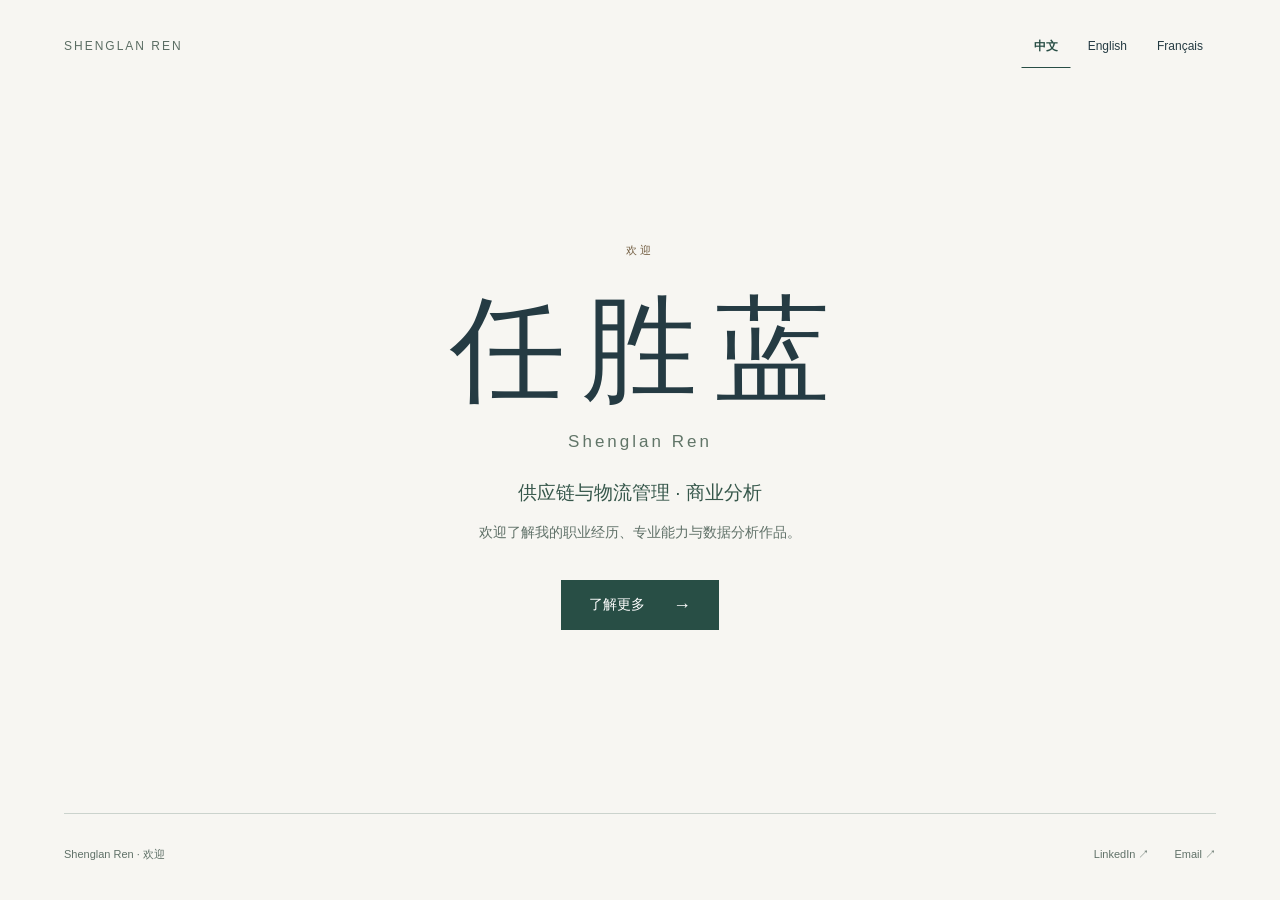
==== profile/index.html @ cc67f69d "Introduce multilingual welcome pages and separate detailed professional profiles" ====
<!doctype html><html lang="zh-CN"><head><meta charset="utf-8"><meta name="viewport" content="width=device-width, initial-scale=1"><meta name="description" content="欢迎了解我的职业经历、专业能力与数据分析作品。"><title>任胜蓝 | 欢迎</title><style>*{box-sizing:border-box}html,body{margin:0;min-height:100%;background:#f7f6f2;color:#253b43}body{font-family:-apple-system,BlinkMacSystemFont,"PingFang SC","Microsoft YaHei",sans-serif;-webkit-font-smoothing:antialiased}.welcome{min-height:100svh;display:grid;grid-template-rows:auto 1fr auto;padding:24px clamp(24px,5vw,76px)}a{color:inherit;text-decoration:none}a:focus-visible{outline:2px solid #8b6e45;outline-offset:6px}.top{display:flex;justify-content:space-between;align-items:center;gap:20px}.wordmark{font-size:12px;letter-spacing:2px;color:#5b6d63}.languages{display:flex;gap:4px}.languages a{display:inline-flex;align-items:center;justify-content:center;min-height:44px;padding:6px 12px;font-size:12px;border:1px solid transparent}.languages a[aria-current="page"]{border-bottom-color:#284e45;color:#284e45;font-weight:600}.languages a:hover{background:#edf0e9}.hero{text-align:center;max-width:1050px;width:100%;margin:auto;padding:64px 0 72px}.eyebrow{font-size:11px;text-transform:uppercase;letter-spacing:3px;color:#756044;margin:0 0 28px}h1{font-size:clamp(56px,9vw,116px);font-weight:450;letter-spacing:-3px;line-height:1.1;margin:0 0 20px}html[lang="zh-CN"] h1{letter-spacing:.15em;padding-left:.15em;font-weight:500}.other{font-size:17px;letter-spacing:3px;color:#617568;margin:0 0 28px}.tag{font-size:clamp(14px,2vw,19px);font-weight:500;margin:0 0 14px;color:#36574b}.description{font-size:14px;line-height:1.8;color:#607168;max-width:560px;margin:0 auto}.enter{display:inline-flex;align-items:center;justify-content:center;gap:28px;min-height:50px;padding:12px 27px;margin-top:35px;background:#284e45;border:1px solid #284e45;color:white;font-size:14px;transition:background .18s}.enter:hover{background:#173c33}.enter span{font-size:18px}.bottom{display:flex;justify-content:space-between;align-items:center;gap:20px;padding-top:18px;border-top:1px solid #cbd3cd;font-size:11px;color:#607168}.bottom a{display:inline-flex;align-items:center;min-height:44px}.socials{display:flex;gap:25px}@media(max-width:600px){.welcome{padding:17px 22px}.top{align-items:flex-start;flex-wrap:wrap;gap:8px}.wordmark{display:none}.languages{margin-left:auto}.hero{padding:54px 0 60px}h1{font-size:clamp(44px,12vw,70px);letter-spacing:-1.5px}.eyebrow{font-size:10px;letter-spacing:2px}.other{font-size:14px}.tag{line-height:1.7}.description{font-size:13px}.bottom{flex-wrap:wrap;gap:2px}.socials{gap:22px}.enter{margin-top:29px}.bottom>span{font-size:10px}}@media(prefers-reduced-motion:reduce){.enter{transition:none}}</style></head><body><div class="welcome"><header class="top"><span class="wordmark">SHENGLAN REN</span><nav class="languages" aria-label="Language"><a href="index.html" lang="zh-CN" hreflang="zh-CN" aria-current="page">中文</a><a href="en.html" lang="en" hreflang="en">English</a><a href="fr.html" lang="fr" hreflang="fr">Français</a></nav></header><main class="hero"><p class="eyebrow">欢迎</p><h1>任胜蓝</h1><p class="other">Shenglan Ren</p><p class="tag">供应链与物流管理 · 商业分析</p><p class="description">欢迎了解我的职业经历、专业能力与数据分析作品。</p><a class="enter" href="about.html">了解更多<span aria-hidden="true">→</span></a></main><footer class="bottom"><span>Shenglan Ren · 欢迎</span><div class="socials"><a href="https://www.linkedin.com/in/renshenglan/" target="_blank" rel="noopener noreferrer">LinkedIn ↗</a><a href="mailto:dulaclyon07@gmail.com">Email ↗</a></div></footer></div></body></html>
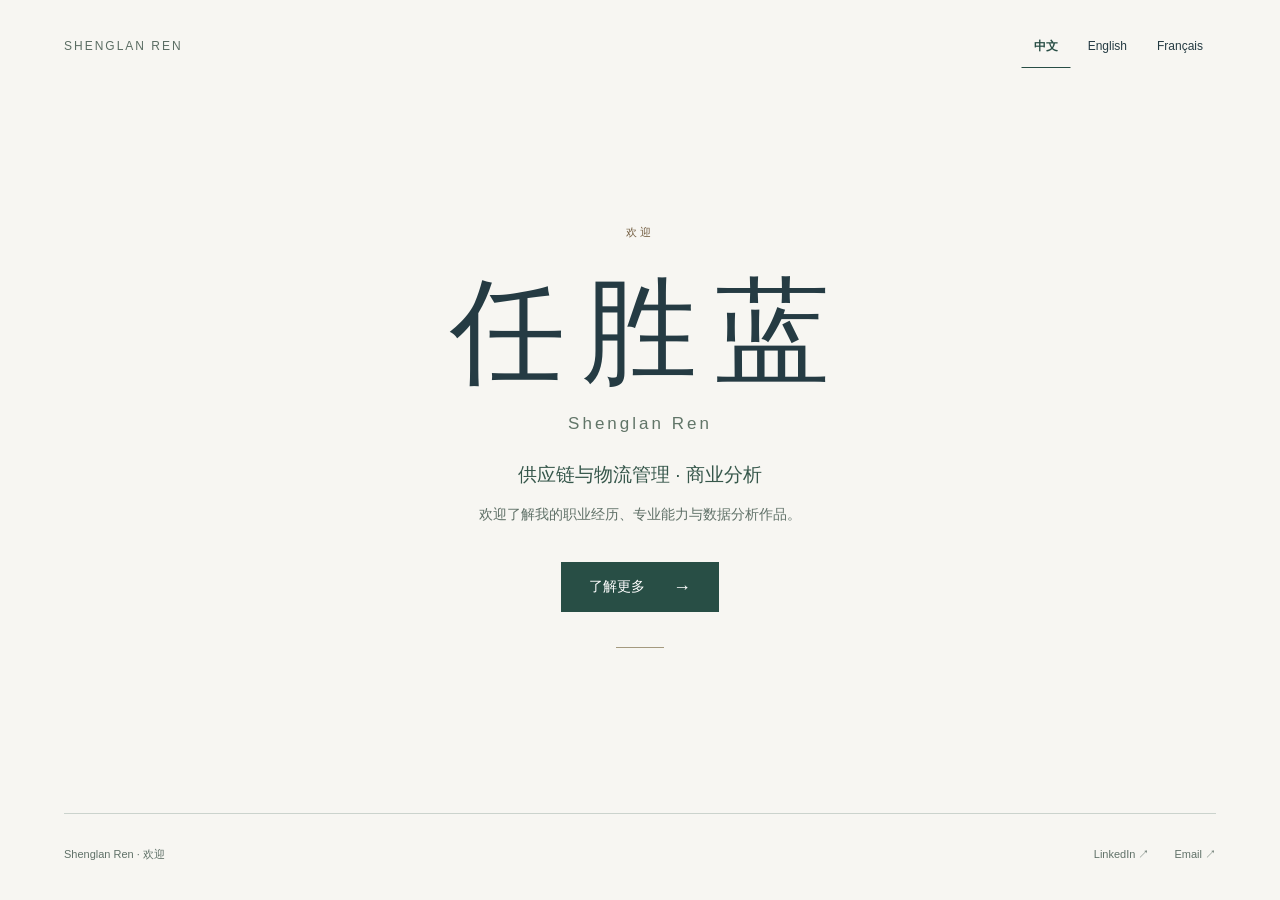
==== commit f0153ab2: "Add refined welcome entrance animations and accessible motion preferences" ====
--- a/profile/index.html
+++ b/profile/index.html
@@ -1 +1,20 @@
-<!doctype html><html lang="zh-CN"><head><meta charset="utf-8"><meta name="viewport" content="width=device-width, initial-scale=1"><meta name="description" content="欢迎了解我的职业经历、专业能力与数据分析作品。"><title>任胜蓝 | 欢迎</title><style>*{box-sizing:border-box}html,body{margin:0;min-height:100%;background:#f7f6f2;color:#253b43}body{font-family:-apple-system,BlinkMacSystemFont,"PingFang SC","Microsoft YaHei",sans-serif;-webkit-font-smoothing:antialiased}.welcome{min-height:100svh;display:grid;grid-template-rows:auto 1fr auto;padding:24px clamp(24px,5vw,76px)}a{color:inherit;text-decoration:none}a:focus-visible{outline:2px solid #8b6e45;outline-offset:6px}.top{display:flex;justify-content:space-between;align-items:center;gap:20px}.wordmark{font-size:12px;letter-spacing:2px;color:#5b6d63}.languages{display:flex;gap:4px}.languages a{display:inline-flex;align-items:center;justify-content:center;min-height:44px;padding:6px 12px;font-size:12px;border:1px solid transparent}.languages a[aria-current="page"]{border-bottom-color:#284e45;color:#284e45;font-weight:600}.languages a:hover{background:#edf0e9}.hero{text-align:center;max-width:1050px;width:100%;margin:auto;padding:64px 0 72px}.eyebrow{font-size:11px;text-transform:uppercase;letter-spacing:3px;color:#756044;margin:0 0 28px}h1{font-size:clamp(56px,9vw,116px);font-weight:450;letter-spacing:-3px;line-height:1.1;margin:0 0 20px}html[lang="zh-CN"] h1{letter-spacing:.15em;padding-left:.15em;font-weight:500}.other{font-size:17px;letter-spacing:3px;color:#617568;margin:0 0 28px}.tag{font-size:clamp(14px,2vw,19px);font-weight:500;margin:0 0 14px;color:#36574b}.description{font-size:14px;line-height:1.8;color:#607168;max-width:560px;margin:0 auto}.enter{display:inline-flex;align-items:center;justify-content:center;gap:28px;min-height:50px;padding:12px 27px;margin-top:35px;background:#284e45;border:1px solid #284e45;color:white;font-size:14px;transition:background .18s}.enter:hover{background:#173c33}.enter span{font-size:18px}.bottom{display:flex;justify-content:space-between;align-items:center;gap:20px;padding-top:18px;border-top:1px solid #cbd3cd;font-size:11px;color:#607168}.bottom a{display:inline-flex;align-items:center;min-height:44px}.socials{display:flex;gap:25px}@media(max-width:600px){.welcome{padding:17px 22px}.top{align-items:flex-start;flex-wrap:wrap;gap:8px}.wordmark{display:none}.languages{margin-left:auto}.hero{padding:54px 0 60px}h1{font-size:clamp(44px,12vw,70px);letter-spacing:-1.5px}.eyebrow{font-size:10px;letter-spacing:2px}.other{font-size:14px}.tag{line-height:1.7}.description{font-size:13px}.bottom{flex-wrap:wrap;gap:2px}.socials{gap:22px}.enter{margin-top:29px}.bottom>span{font-size:10px}}@media(prefers-reduced-motion:reduce){.enter{transition:none}}</style></head><body><div class="welcome"><header class="top"><span class="wordmark">SHENGLAN REN</span><nav class="languages" aria-label="Language"><a href="index.html" lang="zh-CN" hreflang="zh-CN" aria-current="page">中文</a><a href="en.html" lang="en" hreflang="en">English</a><a href="fr.html" lang="fr" hreflang="fr">Français</a></nav></header><main class="hero"><p class="eyebrow">欢迎</p><h1>任胜蓝</h1><p class="other">Shenglan Ren</p><p class="tag">供应链与物流管理 · 商业分析</p><p class="description">欢迎了解我的职业经历、专业能力与数据分析作品。</p><a class="enter" href="about.html">了解更多<span aria-hidden="true">→</span></a></main><footer class="bottom"><span>Shenglan Ren · 欢迎</span><div class="socials"><a href="https://www.linkedin.com/in/renshenglan/" target="_blank" rel="noopener noreferrer">LinkedIn ↗</a><a href="mailto:dulaclyon07@gmail.com">Email ↗</a></div></footer></div></body></html>+<!doctype html><html lang="zh-CN"><head><meta charset="utf-8"><meta name="viewport" content="width=device-width, initial-scale=1"><meta name="description" content="欢迎了解我的职业经历、专业能力与数据分析作品。"><title>任胜蓝 | 欢迎</title><style>*{box-sizing:border-box}html,body{margin:0;min-height:100%;background:#f7f6f2;color:#253b43}body{font-family:-apple-system,BlinkMacSystemFont,"PingFang SC","Microsoft YaHei",sans-serif;-webkit-font-smoothing:antialiased}.welcome{min-height:100svh;display:grid;grid-template-rows:auto 1fr auto;padding:24px clamp(24px,5vw,76px)}a{color:inherit;text-decoration:none}a:focus-visible{outline:2px solid #8b6e45;outline-offset:6px}.top{display:flex;justify-content:space-between;align-items:center;gap:20px}.wordmark{font-size:12px;letter-spacing:2px;color:#5b6d63}.languages{display:flex;gap:4px}.languages a{display:inline-flex;align-items:center;justify-content:center;min-height:44px;padding:6px 12px;font-size:12px;border:1px solid transparent}.languages a[aria-current="page"]{border-bottom-color:#284e45;color:#284e45;font-weight:600}.languages a:hover{background:#edf0e9}.hero{text-align:center;max-width:1050px;width:100%;margin:auto;padding:64px 0 72px}.eyebrow{font-size:11px;text-transform:uppercase;letter-spacing:3px;color:#756044;margin:0 0 28px}h1{font-size:clamp(56px,9vw,116px);font-weight:450;letter-spacing:-3px;line-height:1.1;margin:0 0 20px}html[lang="zh-CN"] h1{letter-spacing:.15em;padding-left:.15em;font-weight:500}.other{font-size:17px;letter-spacing:3px;color:#617568;margin:0 0 28px}.tag{font-size:clamp(14px,2vw,19px);font-weight:500;margin:0 0 14px;color:#36574b}.description{font-size:14px;line-height:1.8;color:#607168;max-width:560px;margin:0 auto}.enter{display:inline-flex;align-items:center;justify-content:center;gap:28px;min-height:50px;padding:12px 27px;margin-top:35px;background:#284e45;border:1px solid #284e45;color:white;font-size:14px;transition:background .18s}.enter:hover{background:#173c33}.enter span{font-size:18px}.bottom{display:flex;justify-content:space-between;align-items:center;gap:20px;padding-top:18px;border-top:1px solid #cbd3cd;font-size:11px;color:#607168}.bottom a{display:inline-flex;align-items:center;min-height:44px}.socials{display:flex;gap:25px}@media(max-width:600px){.welcome{padding:17px 22px}.top{align-items:flex-start;flex-wrap:wrap;gap:8px}.wordmark{display:none}.languages{margin-left:auto}.hero{padding:54px 0 60px}h1{font-size:clamp(44px,12vw,70px);letter-spacing:-1.5px}.eyebrow{font-size:10px;letter-spacing:2px}.other{font-size:14px}.tag{line-height:1.7}.description{font-size:13px}.bottom{flex-wrap:wrap;gap:2px}.socials{gap:22px}.enter{margin-top:29px}.bottom>span{font-size:10px}}@media(prefers-reduced-motion:reduce){.enter{transition:none}}
+/* Welcome motion: finite entrance sequence, subtle interaction */
+@keyframes reveal{from{opacity:0;transform:translateY(16px)}to{opacity:1;transform:translateY(0)}}
+@keyframes nameReveal{from{opacity:0;transform:translateY(22px);filter:blur(5px)}to{opacity:1;transform:translateY(0);filter:blur(0)}}
+@keyframes lineReveal{from{transform:scaleX(0);opacity:0}to{transform:scaleX(1);opacity:1}}
+@media(prefers-reduced-motion:no-preference){
+.top{animation:reveal .7s cubic-bezier(.2,.7,.2,1) both}
+.hero .eyebrow{animation:reveal .7s .12s both}
+.hero h1{animation:nameReveal 1.15s .23s cubic-bezier(.16,1,.3,1) both}
+.hero .other{animation:reveal .85s .42s both}
+.hero .tag{animation:reveal .85s .54s both}
+.hero .description{animation:reveal .85s .64s both}
+.hero .enter{animation:reveal .85s .76s both}
+.bottom{animation:reveal .8s .88s both}
+.hero:after{content:"";display:block;width:48px;height:1px;margin:35px auto 0;background:#a49a7f;transform-origin:center;animation:lineReveal 1.1s .95s cubic-bezier(.2,.7,.2,1) both}
+.enter span{transition:transform .25s ease}.enter:hover span,.enter:focus-visible span{transform:translateX(5px)}
+.languages a,.socials a{transition:color .2s ease,background .2s ease}
+}
+@media(prefers-reduced-motion:reduce){*,*:before,*:after{animation:none!important;transition:none!important}}
+</style></head><body><div class="welcome"><header class="top"><span class="wordmark">SHENGLAN REN</span><nav class="languages" aria-label="Language"><a href="index.html" lang="zh-CN" hreflang="zh-CN" aria-current="page">中文</a><a href="en.html" lang="en" hreflang="en">English</a><a href="fr.html" lang="fr" hreflang="fr">Français</a></nav></header><main class="hero"><p class="eyebrow">欢迎</p><h1>任胜蓝</h1><p class="other">Shenglan Ren</p><p class="tag">供应链与物流管理 · 商业分析</p><p class="description">欢迎了解我的职业经历、专业能力与数据分析作品。</p><a class="enter" href="about.html">了解更多<span aria-hidden="true">→</span></a></main><footer class="bottom"><span>Shenglan Ren · 欢迎</span><div class="socials"><a href="https://www.linkedin.com/in/renshenglan/" target="_blank" rel="noopener noreferrer">LinkedIn ↗</a><a href="mailto:dulaclyon07@gmail.com">Email ↗</a></div></footer></div></body></html>
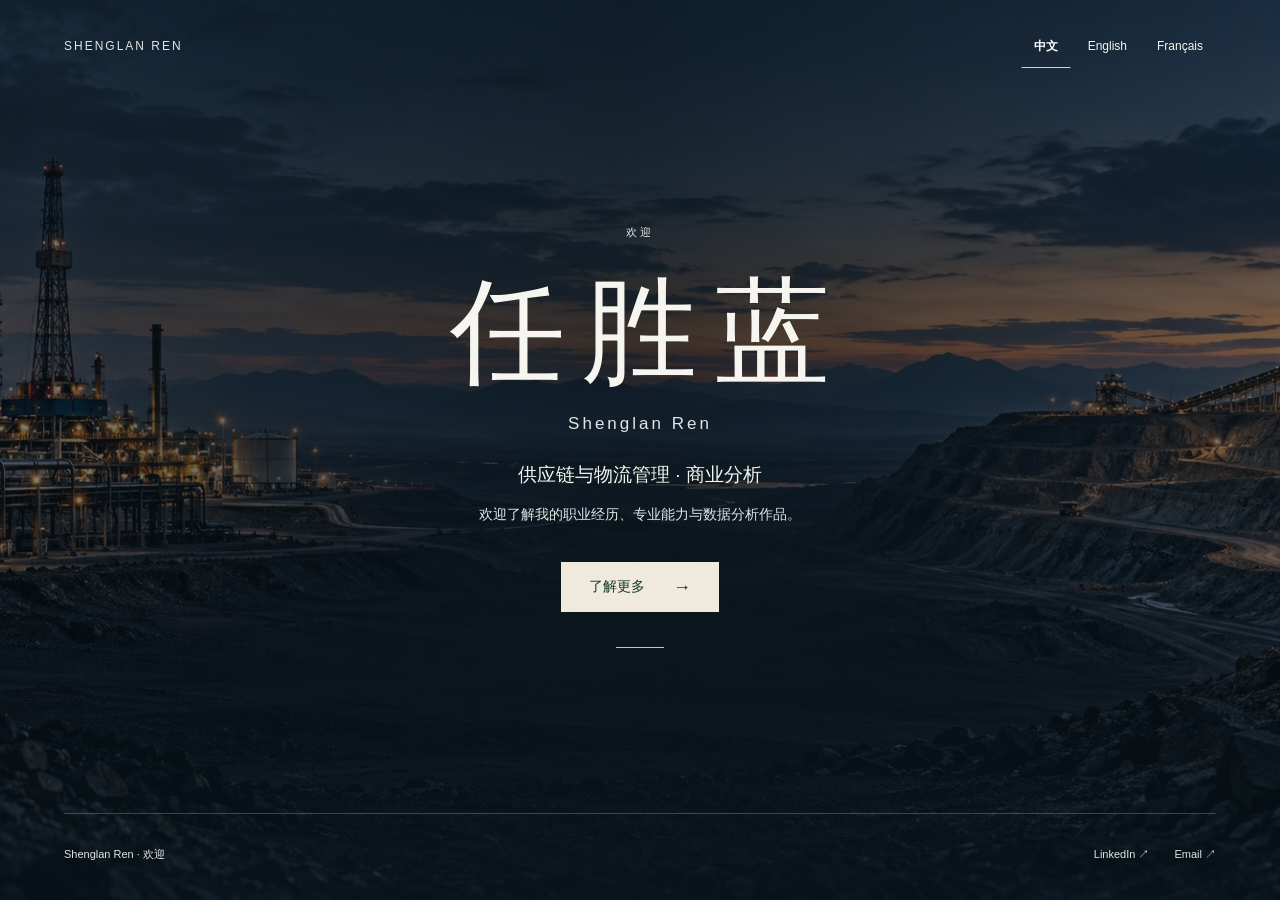
==== commit a40d505a: "Add oil gas and mining imagery to multilingual welcome pages" ====
--- a/profile/index.html
+++ b/profile/index.html
@@ -1,4 +1,4 @@
-<!doctype html><html lang="zh-CN"><head><meta charset="utf-8"><meta name="viewport" content="width=device-width, initial-scale=1"><meta name="description" content="欢迎了解我的职业经历、专业能力与数据分析作品。"><title>任胜蓝 | 欢迎</title><style>*{box-sizing:border-box}html,body{margin:0;min-height:100%;background:#f7f6f2;color:#253b43}body{font-family:-apple-system,BlinkMacSystemFont,"PingFang SC","Microsoft YaHei",sans-serif;-webkit-font-smoothing:antialiased}.welcome{min-height:100svh;display:grid;grid-template-rows:auto 1fr auto;padding:24px clamp(24px,5vw,76px)}a{color:inherit;text-decoration:none}a:focus-visible{outline:2px solid #8b6e45;outline-offset:6px}.top{display:flex;justify-content:space-between;align-items:center;gap:20px}.wordmark{font-size:12px;letter-spacing:2px;color:#5b6d63}.languages{display:flex;gap:4px}.languages a{display:inline-flex;align-items:center;justify-content:center;min-height:44px;padding:6px 12px;font-size:12px;border:1px solid transparent}.languages a[aria-current="page"]{border-bottom-color:#284e45;color:#284e45;font-weight:600}.languages a:hover{background:#edf0e9}.hero{text-align:center;max-width:1050px;width:100%;margin:auto;padding:64px 0 72px}.eyebrow{font-size:11px;text-transform:uppercase;letter-spacing:3px;color:#756044;margin:0 0 28px}h1{font-size:clamp(56px,9vw,116px);font-weight:450;letter-spacing:-3px;line-height:1.1;margin:0 0 20px}html[lang="zh-CN"] h1{letter-spacing:.15em;padding-left:.15em;font-weight:500}.other{font-size:17px;letter-spacing:3px;color:#617568;margin:0 0 28px}.tag{font-size:clamp(14px,2vw,19px);font-weight:500;margin:0 0 14px;color:#36574b}.description{font-size:14px;line-height:1.8;color:#607168;max-width:560px;margin:0 auto}.enter{display:inline-flex;align-items:center;justify-content:center;gap:28px;min-height:50px;padding:12px 27px;margin-top:35px;background:#284e45;border:1px solid #284e45;color:white;font-size:14px;transition:background .18s}.enter:hover{background:#173c33}.enter span{font-size:18px}.bottom{display:flex;justify-content:space-between;align-items:center;gap:20px;padding-top:18px;border-top:1px solid #cbd3cd;font-size:11px;color:#607168}.bottom a{display:inline-flex;align-items:center;min-height:44px}.socials{display:flex;gap:25px}@media(max-width:600px){.welcome{padding:17px 22px}.top{align-items:flex-start;flex-wrap:wrap;gap:8px}.wordmark{display:none}.languages{margin-left:auto}.hero{padding:54px 0 60px}h1{font-size:clamp(44px,12vw,70px);letter-spacing:-1.5px}.eyebrow{font-size:10px;letter-spacing:2px}.other{font-size:14px}.tag{line-height:1.7}.description{font-size:13px}.bottom{flex-wrap:wrap;gap:2px}.socials{gap:22px}.enter{margin-top:29px}.bottom>span{font-size:10px}}@media(prefers-reduced-motion:reduce){.enter{transition:none}}
+<!doctype html><html lang="zh-CN"><head><meta charset="utf-8"><link rel="preload" as="image" href="assets/industry-background.jpg"><meta name="viewport" content="width=device-width, initial-scale=1"><meta name="description" content="欢迎了解我的职业经历、专业能力与数据分析作品。"><title>任胜蓝 | 欢迎</title><style>*{box-sizing:border-box}html,body{margin:0;min-height:100%;background:#f7f6f2;color:#253b43}body{font-family:-apple-system,BlinkMacSystemFont,"PingFang SC","Microsoft YaHei",sans-serif;-webkit-font-smoothing:antialiased}.welcome{min-height:100svh;display:grid;grid-template-rows:auto 1fr auto;padding:24px clamp(24px,5vw,76px)}a{color:inherit;text-decoration:none}a:focus-visible{outline:2px solid #8b6e45;outline-offset:6px}.top{display:flex;justify-content:space-between;align-items:center;gap:20px}.wordmark{font-size:12px;letter-spacing:2px;color:#5b6d63}.languages{display:flex;gap:4px}.languages a{display:inline-flex;align-items:center;justify-content:center;min-height:44px;padding:6px 12px;font-size:12px;border:1px solid transparent}.languages a[aria-current="page"]{border-bottom-color:#284e45;color:#284e45;font-weight:600}.languages a:hover{background:#edf0e9}.hero{text-align:center;max-width:1050px;width:100%;margin:auto;padding:64px 0 72px}.eyebrow{font-size:11px;text-transform:uppercase;letter-spacing:3px;color:#756044;margin:0 0 28px}h1{font-size:clamp(56px,9vw,116px);font-weight:450;letter-spacing:-3px;line-height:1.1;margin:0 0 20px}html[lang="zh-CN"] h1{letter-spacing:.15em;padding-left:.15em;font-weight:500}.other{font-size:17px;letter-spacing:3px;color:#617568;margin:0 0 28px}.tag{font-size:clamp(14px,2vw,19px);font-weight:500;margin:0 0 14px;color:#36574b}.description{font-size:14px;line-height:1.8;color:#607168;max-width:560px;margin:0 auto}.enter{display:inline-flex;align-items:center;justify-content:center;gap:28px;min-height:50px;padding:12px 27px;margin-top:35px;background:#284e45;border:1px solid #284e45;color:white;font-size:14px;transition:background .18s}.enter:hover{background:#173c33}.enter span{font-size:18px}.bottom{display:flex;justify-content:space-between;align-items:center;gap:20px;padding-top:18px;border-top:1px solid #cbd3cd;font-size:11px;color:#607168}.bottom a{display:inline-flex;align-items:center;min-height:44px}.socials{display:flex;gap:25px}@media(max-width:600px){.welcome{padding:17px 22px}.top{align-items:flex-start;flex-wrap:wrap;gap:8px}.wordmark{display:none}.languages{margin-left:auto}.hero{padding:54px 0 60px}h1{font-size:clamp(44px,12vw,70px);letter-spacing:-1.5px}.eyebrow{font-size:10px;letter-spacing:2px}.other{font-size:14px}.tag{line-height:1.7}.description{font-size:13px}.bottom{flex-wrap:wrap;gap:2px}.socials{gap:22px}.enter{margin-top:29px}.bottom>span{font-size:10px}}@media(prefers-reduced-motion:reduce){.enter{transition:none}}
 /* Welcome motion: finite entrance sequence, subtle interaction */
 @keyframes reveal{from{opacity:0;transform:translateY(16px)}to{opacity:1;transform:translateY(0)}}
 @keyframes nameReveal{from{opacity:0;transform:translateY(22px);filter:blur(5px)}to{opacity:1;transform:translateY(0);filter:blur(0)}}
@@ -17,4 +17,8 @@
 .languages a,.socials a{transition:color .2s ease,background .2s ease}
 }
 @media(prefers-reduced-motion:reduce){*,*:before,*:after{animation:none!important;transition:none!important}}
+
+/* Industry photography, with a stable contrast layer */
+html,body{background:#13212b;color:#f6f5ef}.welcome{position:relative;isolation:isolate;background:#13212b;overflow:hidden}.welcome:before{content:"";position:absolute;inset:0;z-index:-2;background-image:url("assets/industry-background.jpg");background-position:center;background-size:cover}.welcome:after{content:"";position:absolute;inset:0;z-index:-1;background:linear-gradient(90deg,rgba(9,21,29,.5),rgba(9,21,29,.74) 48%,rgba(9,21,29,.5)),linear-gradient(0deg,rgba(9,21,29,.6),transparent 35%,rgba(9,21,29,.25))}.wordmark,.eyebrow,.other,.description,.bottom{color:#e1e6e4}.tag{color:#f4f5ef}.languages a[aria-current="page"]{border-bottom-color:#e2d1aa;color:#fff}.languages a:hover{background:#ffffff16}.enter{background:#f0eadc;border-color:#f0eadc;color:#15372f}.enter:hover{background:#fff9ec}.bottom{border-top-color:#dce4e43d}.hero:after{background:#d4c69e!important}.welcome a:focus-visible{outline-color:#f4d79e}
+@media(max-width:600px){.welcome:before{background-position:15% center}.welcome:after{background:rgba(9,21,29,.68)}}
 </style></head><body><div class="welcome"><header class="top"><span class="wordmark">SHENGLAN REN</span><nav class="languages" aria-label="Language"><a href="index.html" lang="zh-CN" hreflang="zh-CN" aria-current="page">中文</a><a href="en.html" lang="en" hreflang="en">English</a><a href="fr.html" lang="fr" hreflang="fr">Français</a></nav></header><main class="hero"><p class="eyebrow">欢迎</p><h1>任胜蓝</h1><p class="other">Shenglan Ren</p><p class="tag">供应链与物流管理 · 商业分析</p><p class="description">欢迎了解我的职业经历、专业能力与数据分析作品。</p><a class="enter" href="about.html">了解更多<span aria-hidden="true">→</span></a></main><footer class="bottom"><span>Shenglan Ren · 欢迎</span><div class="socials"><a href="https://www.linkedin.com/in/renshenglan/" target="_blank" rel="noopener noreferrer">LinkedIn ↗</a><a href="mailto:dulaclyon07@gmail.com">Email ↗</a></div></footer></div></body></html>
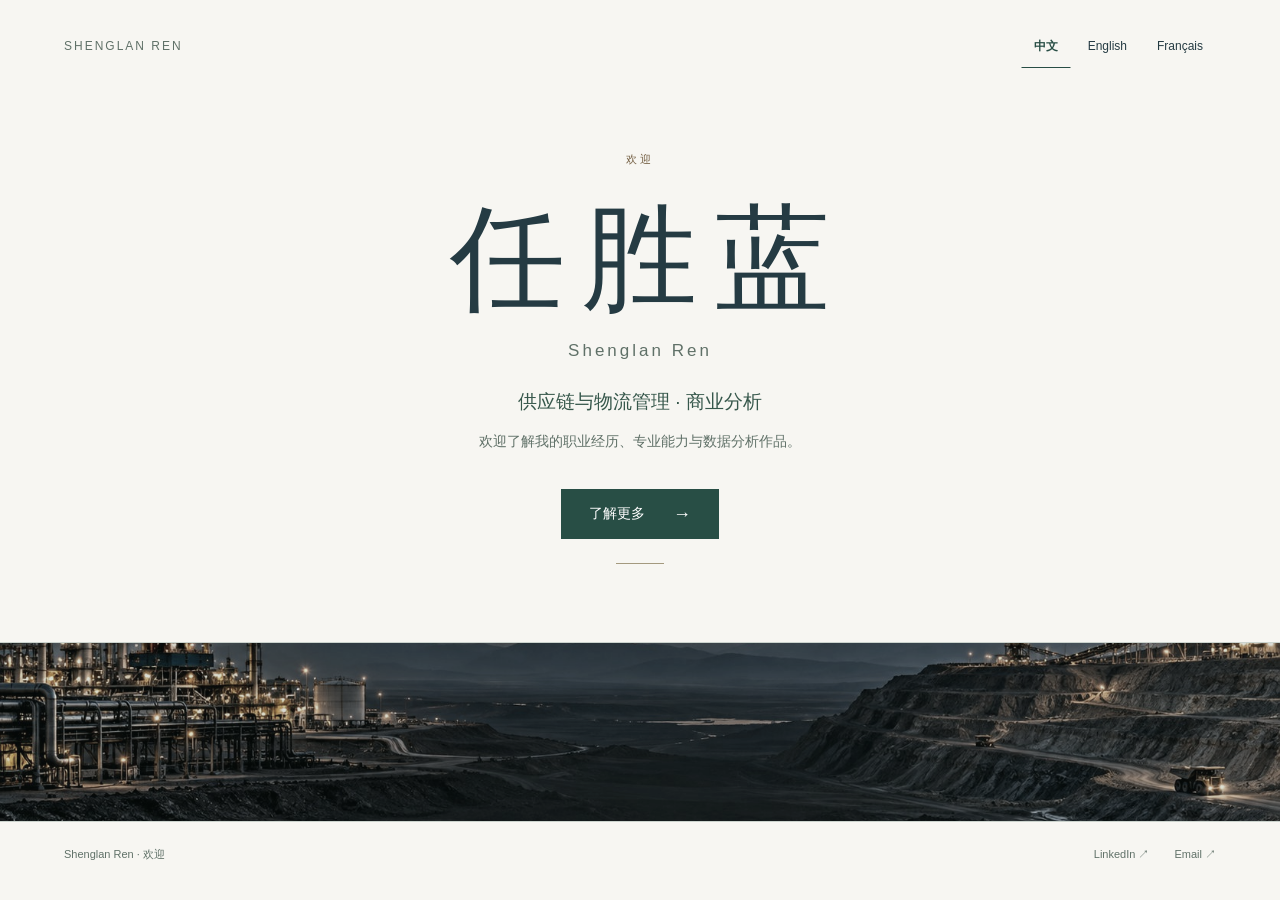
==== commit 9d84f91f: "Unify welcome and profile palette with a restrained industry image strip" ====
--- a/profile/index.html
+++ b/profile/index.html
@@ -18,7 +18,16 @@
 }
 @media(prefers-reduced-motion:reduce){*,*:before,*:after{animation:none!important;transition:none!important}}
 
-/* Industry photography, with a stable contrast layer */
-html,body{background:#13212b;color:#f6f5ef}.welcome{position:relative;isolation:isolate;background:#13212b;overflow:hidden}.welcome:before{content:"";position:absolute;inset:0;z-index:-2;background-image:url("assets/industry-background.jpg");background-position:center;background-size:cover}.welcome:after{content:"";position:absolute;inset:0;z-index:-1;background:linear-gradient(90deg,rgba(9,21,29,.5),rgba(9,21,29,.74) 48%,rgba(9,21,29,.5)),linear-gradient(0deg,rgba(9,21,29,.6),transparent 35%,rgba(9,21,29,.25))}.wordmark,.eyebrow,.other,.description,.bottom{color:#e1e6e4}.tag{color:#f4f5ef}.languages a[aria-current="page"]{border-bottom-color:#e2d1aa;color:#fff}.languages a:hover{background:#ffffff16}.enter{background:#f0eadc;border-color:#f0eadc;color:#15372f}.enter:hover{background:#fff9ec}.bottom{border-top-color:#dce4e43d}.hero:after{background:#d4c69e!important}.welcome a:focus-visible{outline-color:#f4d79e}
-@media(max-width:600px){.welcome:before{background-position:15% center}.welcome:after{background:rgba(9,21,29,.68)}}
-</style></head><body><div class="welcome"><header class="top"><span class="wordmark">SHENGLAN REN</span><nav class="languages" aria-label="Language"><a href="index.html" lang="zh-CN" hreflang="zh-CN" aria-current="page">中文</a><a href="en.html" lang="en" hreflang="en">English</a><a href="fr.html" lang="fr" hreflang="fr">Français</a></nav></header><main class="hero"><p class="eyebrow">欢迎</p><h1>任胜蓝</h1><p class="other">Shenglan Ren</p><p class="tag">供应链与物流管理 · 商业分析</p><p class="description">欢迎了解我的职业经历、专业能力与数据分析作品。</p><a class="enter" href="about.html">了解更多<span aria-hidden="true">→</span></a></main><footer class="bottom"><span>Shenglan Ren · 欢迎</span><div class="socials"><a href="https://www.linkedin.com/in/renshenglan/" target="_blank" rel="noopener noreferrer">LinkedIn ↗</a><a href="mailto:dulaclyon07@gmail.com">Email ↗</a></div></footer></div></body></html>+
+/* Shared portfolio palette: ivory, forest green and muted gold */
+html,body{background:#f7f6f2;color:#253b43}.welcome{background:#f7f6f2;isolation:isolate;overflow:hidden;position:relative}
+.welcome:before,.welcome:after{display:none}
+.wordmark,.other,.description,.bottom{color:#607168}.eyebrow{color:#756044}.tag{color:#36574b}
+.languages a[aria-current="page"]{border-bottom-color:#284e45;color:#284e45}.languages a:hover{background:#edf0e9}
+.enter{background:#284e45;border-color:#284e45;color:#fff}.enter:hover{background:#173c33}.bottom{border-top-color:#cbd3cd}.hero:after{background:#a49a7f!important}.welcome a:focus-visible{outline-color:#8b6e45}
+.industry-strip{height:clamp(120px,20vh,210px);background:#dde1d8;position:relative;overflow:hidden;border-top:1px solid #cbd3cd;border-bottom:1px solid #cbd3cd}
+.industry-strip img{display:block;width:100%;height:100%;object-fit:cover;object-position:center 57%;filter:saturate(.45)}
+.industry-strip:after{content:"";position:absolute;inset:0;background:rgba(31,57,48,.15);pointer-events:none}
+.welcome{grid-template-rows:auto 1fr auto auto}.hero{padding:44px 0 38px}.hero:after{margin-top:24px!important}.industry-strip{margin:0 calc(-1 * clamp(24px,5vw,76px))}.bottom{border-top:0;padding-top:10px}
+@media(max-width:600px){.hero{padding:40px 0 34px}.industry-strip{margin:0 -22px;height:125px}.industry-strip img{object-position:center 56%}.bottom{padding-top:8px}.hero h1{font-size:clamp(44px,12vw,70px)}}
+</style></head><body><div class="welcome"><header class="top"><span class="wordmark">SHENGLAN REN</span><nav class="languages" aria-label="Language"><a href="index.html" lang="zh-CN" hreflang="zh-CN" aria-current="page">中文</a><a href="en.html" lang="en" hreflang="en">English</a><a href="fr.html" lang="fr" hreflang="fr">Français</a></nav></header><main class="hero"><p class="eyebrow">欢迎</p><h1>任胜蓝</h1><p class="other">Shenglan Ren</p><p class="tag">供应链与物流管理 · 商业分析</p><p class="description">欢迎了解我的职业经历、专业能力与数据分析作品。</p><a class="enter" href="about.html">了解更多<span aria-hidden="true">→</span></a></main><div class="industry-strip" aria-hidden="true"><img src="assets/industry-background.jpg" alt="" width="1672" height="941" decoding="async"></div><footer class="bottom"><span>Shenglan Ren · 欢迎</span><div class="socials"><a href="https://www.linkedin.com/in/renshenglan/" target="_blank" rel="noopener noreferrer">LinkedIn ↗</a><a href="mailto:dulaclyon07@gmail.com">Email ↗</a></div></footer></div></body></html>
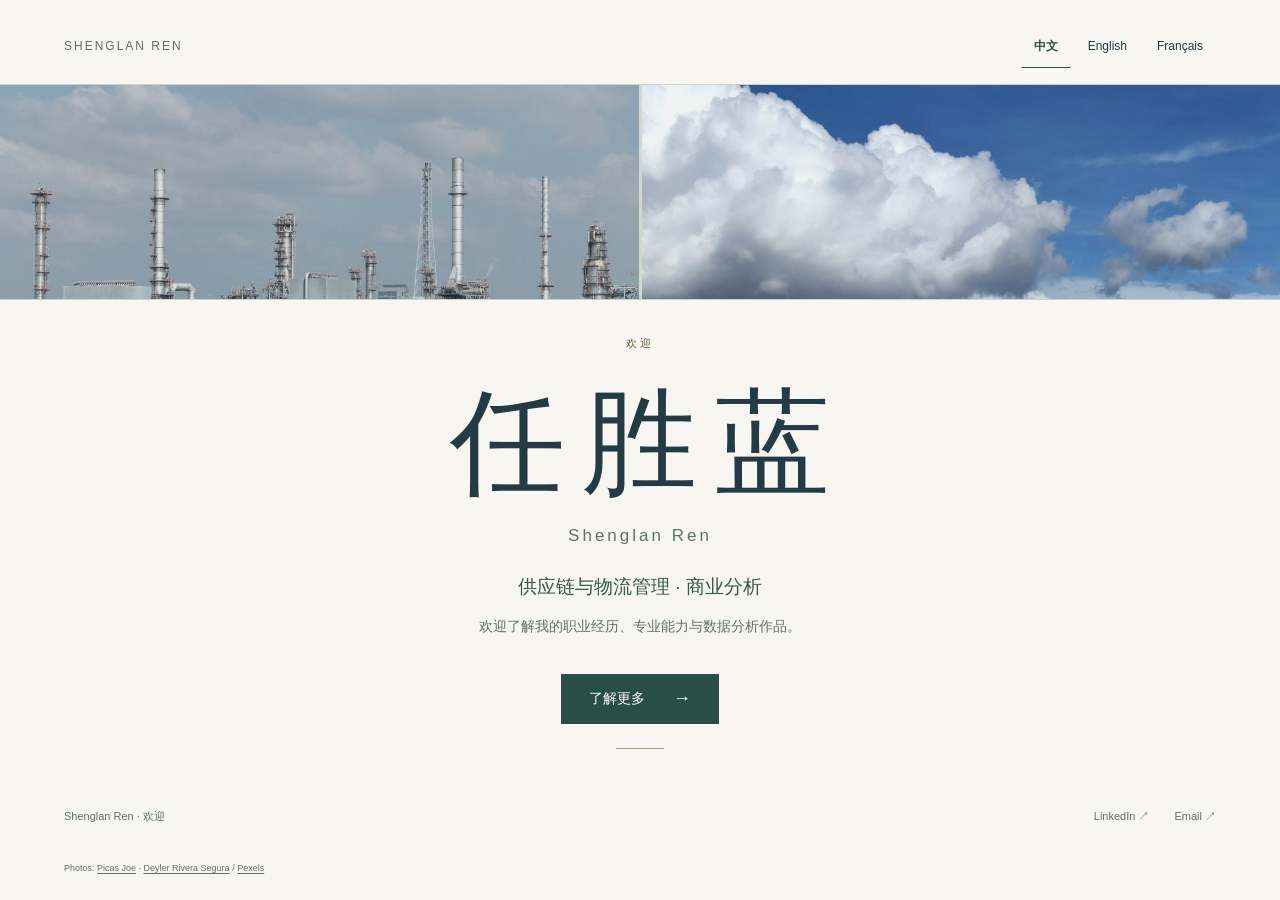
==== commit 8c129153: "Replace generated image with licensed refinery and mining photographs above welcome content" ====
--- a/profile/index.html
+++ b/profile/index.html
@@ -1,4 +1,4 @@
-<!doctype html><html lang="zh-CN"><head><meta charset="utf-8"><link rel="preload" as="image" href="assets/industry-background.jpg"><meta name="viewport" content="width=device-width, initial-scale=1"><meta name="description" content="欢迎了解我的职业经历、专业能力与数据分析作品。"><title>任胜蓝 | 欢迎</title><style>*{box-sizing:border-box}html,body{margin:0;min-height:100%;background:#f7f6f2;color:#253b43}body{font-family:-apple-system,BlinkMacSystemFont,"PingFang SC","Microsoft YaHei",sans-serif;-webkit-font-smoothing:antialiased}.welcome{min-height:100svh;display:grid;grid-template-rows:auto 1fr auto;padding:24px clamp(24px,5vw,76px)}a{color:inherit;text-decoration:none}a:focus-visible{outline:2px solid #8b6e45;outline-offset:6px}.top{display:flex;justify-content:space-between;align-items:center;gap:20px}.wordmark{font-size:12px;letter-spacing:2px;color:#5b6d63}.languages{display:flex;gap:4px}.languages a{display:inline-flex;align-items:center;justify-content:center;min-height:44px;padding:6px 12px;font-size:12px;border:1px solid transparent}.languages a[aria-current="page"]{border-bottom-color:#284e45;color:#284e45;font-weight:600}.languages a:hover{background:#edf0e9}.hero{text-align:center;max-width:1050px;width:100%;margin:auto;padding:64px 0 72px}.eyebrow{font-size:11px;text-transform:uppercase;letter-spacing:3px;color:#756044;margin:0 0 28px}h1{font-size:clamp(56px,9vw,116px);font-weight:450;letter-spacing:-3px;line-height:1.1;margin:0 0 20px}html[lang="zh-CN"] h1{letter-spacing:.15em;padding-left:.15em;font-weight:500}.other{font-size:17px;letter-spacing:3px;color:#617568;margin:0 0 28px}.tag{font-size:clamp(14px,2vw,19px);font-weight:500;margin:0 0 14px;color:#36574b}.description{font-size:14px;line-height:1.8;color:#607168;max-width:560px;margin:0 auto}.enter{display:inline-flex;align-items:center;justify-content:center;gap:28px;min-height:50px;padding:12px 27px;margin-top:35px;background:#284e45;border:1px solid #284e45;color:white;font-size:14px;transition:background .18s}.enter:hover{background:#173c33}.enter span{font-size:18px}.bottom{display:flex;justify-content:space-between;align-items:center;gap:20px;padding-top:18px;border-top:1px solid #cbd3cd;font-size:11px;color:#607168}.bottom a{display:inline-flex;align-items:center;min-height:44px}.socials{display:flex;gap:25px}@media(max-width:600px){.welcome{padding:17px 22px}.top{align-items:flex-start;flex-wrap:wrap;gap:8px}.wordmark{display:none}.languages{margin-left:auto}.hero{padding:54px 0 60px}h1{font-size:clamp(44px,12vw,70px);letter-spacing:-1.5px}.eyebrow{font-size:10px;letter-spacing:2px}.other{font-size:14px}.tag{line-height:1.7}.description{font-size:13px}.bottom{flex-wrap:wrap;gap:2px}.socials{gap:22px}.enter{margin-top:29px}.bottom>span{font-size:10px}}@media(prefers-reduced-motion:reduce){.enter{transition:none}}
+<!doctype html><html lang="zh-CN"><head><meta charset="utf-8"><link rel="preload" as="image" href="assets/refinery-real.jpg"><meta name="viewport" content="width=device-width, initial-scale=1"><meta name="description" content="欢迎了解我的职业经历、专业能力与数据分析作品。"><title>任胜蓝 | 欢迎</title><style>*{box-sizing:border-box}html,body{margin:0;min-height:100%;background:#f7f6f2;color:#253b43}body{font-family:-apple-system,BlinkMacSystemFont,"PingFang SC","Microsoft YaHei",sans-serif;-webkit-font-smoothing:antialiased}.welcome{min-height:100svh;display:grid;grid-template-rows:auto 1fr auto;padding:24px clamp(24px,5vw,76px)}a{color:inherit;text-decoration:none}a:focus-visible{outline:2px solid #8b6e45;outline-offset:6px}.top{display:flex;justify-content:space-between;align-items:center;gap:20px}.wordmark{font-size:12px;letter-spacing:2px;color:#5b6d63}.languages{display:flex;gap:4px}.languages a{display:inline-flex;align-items:center;justify-content:center;min-height:44px;padding:6px 12px;font-size:12px;border:1px solid transparent}.languages a[aria-current="page"]{border-bottom-color:#284e45;color:#284e45;font-weight:600}.languages a:hover{background:#edf0e9}.hero{text-align:center;max-width:1050px;width:100%;margin:auto;padding:64px 0 72px}.eyebrow{font-size:11px;text-transform:uppercase;letter-spacing:3px;color:#756044;margin:0 0 28px}h1{font-size:clamp(56px,9vw,116px);font-weight:450;letter-spacing:-3px;line-height:1.1;margin:0 0 20px}html[lang="zh-CN"] h1{letter-spacing:.15em;padding-left:.15em;font-weight:500}.other{font-size:17px;letter-spacing:3px;color:#617568;margin:0 0 28px}.tag{font-size:clamp(14px,2vw,19px);font-weight:500;margin:0 0 14px;color:#36574b}.description{font-size:14px;line-height:1.8;color:#607168;max-width:560px;margin:0 auto}.enter{display:inline-flex;align-items:center;justify-content:center;gap:28px;min-height:50px;padding:12px 27px;margin-top:35px;background:#284e45;border:1px solid #284e45;color:white;font-size:14px;transition:background .18s}.enter:hover{background:#173c33}.enter span{font-size:18px}.bottom{display:flex;justify-content:space-between;align-items:center;gap:20px;padding-top:18px;border-top:1px solid #cbd3cd;font-size:11px;color:#607168}.bottom a{display:inline-flex;align-items:center;min-height:44px}.socials{display:flex;gap:25px}@media(max-width:600px){.welcome{padding:17px 22px}.top{align-items:flex-start;flex-wrap:wrap;gap:8px}.wordmark{display:none}.languages{margin-left:auto}.hero{padding:54px 0 60px}h1{font-size:clamp(44px,12vw,70px);letter-spacing:-1.5px}.eyebrow{font-size:10px;letter-spacing:2px}.other{font-size:14px}.tag{line-height:1.7}.description{font-size:13px}.bottom{flex-wrap:wrap;gap:2px}.socials{gap:22px}.enter{margin-top:29px}.bottom>span{font-size:10px}}@media(prefers-reduced-motion:reduce){.enter{transition:none}}
 /* Welcome motion: finite entrance sequence, subtle interaction */
 @keyframes reveal{from{opacity:0;transform:translateY(16px)}to{opacity:1;transform:translateY(0)}}
 @keyframes nameReveal{from{opacity:0;transform:translateY(22px);filter:blur(5px)}to{opacity:1;transform:translateY(0);filter:blur(0)}}
@@ -30,4 +30,7 @@
 .industry-strip:after{content:"";position:absolute;inset:0;background:rgba(31,57,48,.15);pointer-events:none}
 .welcome{grid-template-rows:auto 1fr auto auto}.hero{padding:44px 0 38px}.hero:after{margin-top:24px!important}.industry-strip{margin:0 calc(-1 * clamp(24px,5vw,76px))}.bottom{border-top:0;padding-top:10px}
 @media(max-width:600px){.hero{padding:40px 0 34px}.industry-strip{margin:0 -22px;height:125px}.industry-strip img{object-position:center 56%}.bottom{padding-top:8px}.hero h1{font-size:clamp(44px,12vw,70px)}}
-</style></head><body><div class="welcome"><header class="top"><span class="wordmark">SHENGLAN REN</span><nav class="languages" aria-label="Language"><a href="index.html" lang="zh-CN" hreflang="zh-CN" aria-current="page">中文</a><a href="en.html" lang="en" hreflang="en">English</a><a href="fr.html" lang="fr" hreflang="fr">Français</a></nav></header><main class="hero"><p class="eyebrow">欢迎</p><h1>任胜蓝</h1><p class="other">Shenglan Ren</p><p class="tag">供应链与物流管理 · 商业分析</p><p class="description">欢迎了解我的职业经历、专业能力与数据分析作品。</p><a class="enter" href="about.html">了解更多<span aria-hidden="true">→</span></a></main><div class="industry-strip" aria-hidden="true"><img src="assets/industry-background.jpg" alt="" width="1672" height="941" decoding="async"></div><footer class="bottom"><span>Shenglan Ren · 欢迎</span><div class="socials"><a href="https://www.linkedin.com/in/renshenglan/" target="_blank" rel="noopener noreferrer">LinkedIn ↗</a><a href="mailto:dulaclyon07@gmail.com">Email ↗</a></div></footer></div></body></html>+
+/* Real industry photography at the top of the welcome page */
+.welcome{grid-template-rows:auto auto 1fr auto}.industry-strip{display:grid;grid-template-columns:1fr 1fr;height:clamp(160px,24vh,260px);gap:3px;margin-top:16px}.industry-strip img{min-width:0;object-position:center 43%;filter:saturate(.7)}.industry-strip img+img{object-position:center 85%}.industry-strip:after{background:rgba(31,57,48,.06)}.hero{padding:32px 0}.photo-credits{font-size:9px;line-height:1.7;color:#637168;margin:2px 0 0}.photo-credits a{min-height:0;display:inline;text-decoration:underline;text-underline-offset:2px}.bottom{align-items:center;flex-wrap:wrap}.bottom .photo-credits{flex-basis:100%}@media(max-width:600px){.industry-strip{height:160px;margin-top:8px}.hero{padding:34px 0}.photo-credits{font-size:8px}.welcome{min-height:100svh}}
+</style></head><body><div class="welcome"><header class="top"><span class="wordmark">SHENGLAN REN</span><nav class="languages" aria-label="Language"><a href="index.html" lang="zh-CN" hreflang="zh-CN" aria-current="page">中文</a><a href="en.html" lang="en" hreflang="en">English</a><a href="fr.html" lang="fr" hreflang="fr">Français</a></nav></header><div class="industry-strip"><img src="assets/refinery-real.jpg" alt="Oil refinery beside a waterfront" width="1400" height="933" decoding="async"><img src="assets/mining-real.jpg" alt="Haul trucks and a loader at an open-pit mine" width="1400" height="1050" decoding="async"></div><main class="hero"><p class="eyebrow">欢迎</p><h1>任胜蓝</h1><p class="other">Shenglan Ren</p><p class="tag">供应链与物流管理 · 商业分析</p><p class="description">欢迎了解我的职业经历、专业能力与数据分析作品。</p><a class="enter" href="about.html">了解更多<span aria-hidden="true">→</span></a></main><footer class="bottom"><span>Shenglan Ren · 欢迎</span><div class="socials"><a href="https://www.linkedin.com/in/renshenglan/" target="_blank" rel="noopener noreferrer">LinkedIn ↗</a><a href="mailto:dulaclyon07@gmail.com">Email ↗</a></div><p class="photo-credits">Photos: <a href="https://www.pexels.com/photo/oil-refinery-near-water-11347815/" target="_blank" rel="noopener noreferrer">Picas Joe</a> · <a href="https://www.pexels.com/photo/open-pit-mine-with-heavy-excavation-machinery-29506757/" target="_blank" rel="noopener noreferrer">Deyler Rivera Segura</a> / <a href="https://www.pexels.com/license/" target="_blank" rel="noopener noreferrer">Pexels</a></p></footer></div></body></html>
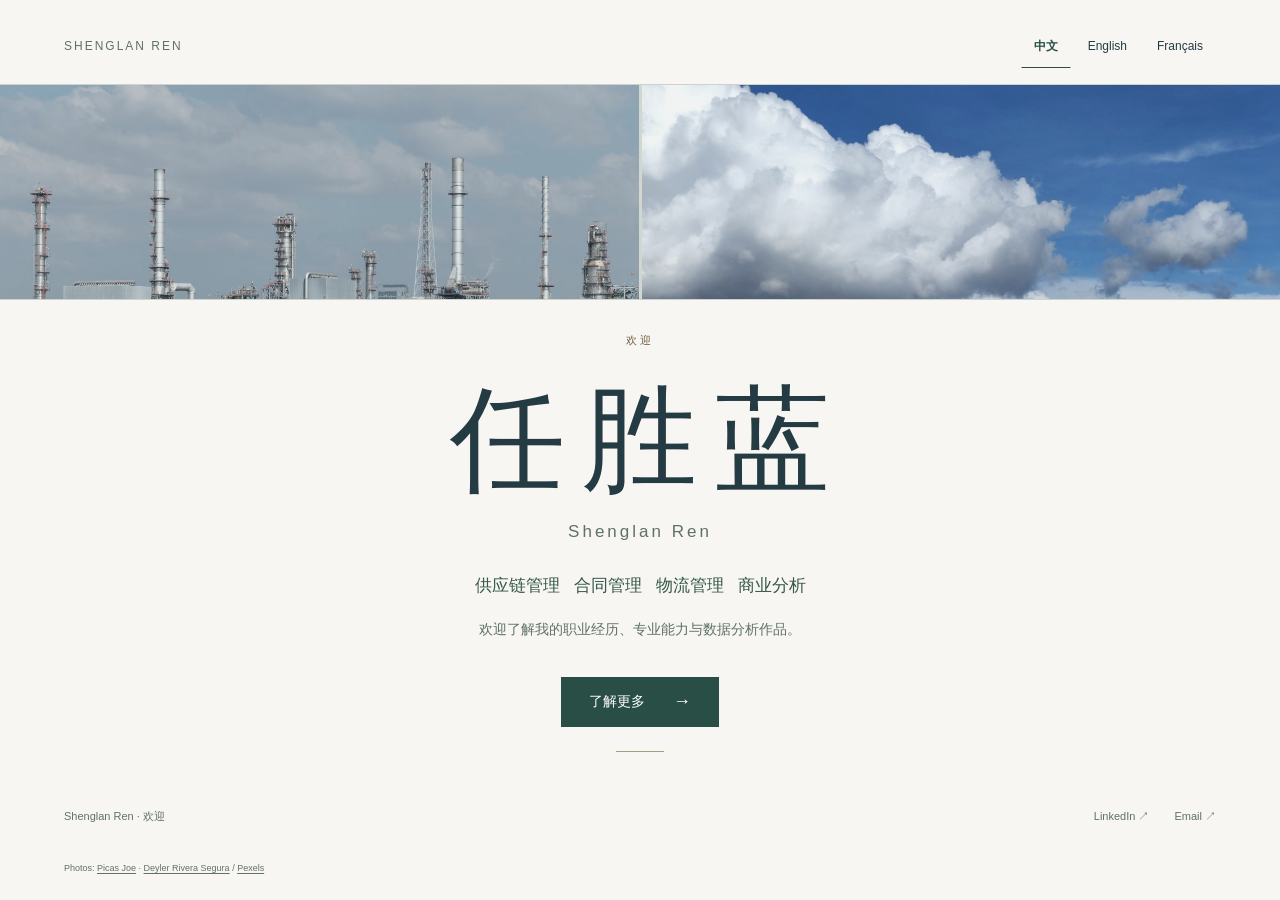
==== commit a8462451: "Emphasize supply chain, contract management, logistics and business analytics across all languages" ====
--- a/profile/index.html
+++ b/profile/index.html
@@ -33,4 +33,4 @@
 
 /* Real industry photography at the top of the welcome page */
 .welcome{grid-template-rows:auto auto 1fr auto}.industry-strip{display:grid;grid-template-columns:1fr 1fr;height:clamp(160px,24vh,260px);gap:3px;margin-top:16px}.industry-strip img{min-width:0;object-position:center 43%;filter:saturate(.7)}.industry-strip img+img{object-position:center 85%}.industry-strip:after{background:rgba(31,57,48,.06)}.hero{padding:32px 0}.photo-credits{font-size:9px;line-height:1.7;color:#637168;margin:2px 0 0}.photo-credits a{min-height:0;display:inline;text-decoration:underline;text-underline-offset:2px}.bottom{align-items:center;flex-wrap:wrap}.bottom .photo-credits{flex-basis:100%}@media(max-width:600px){.industry-strip{height:160px;margin-top:8px}.hero{padding:34px 0}.photo-credits{font-size:8px}.welcome{min-height:100svh}}
-</style></head><body><div class="welcome"><header class="top"><span class="wordmark">SHENGLAN REN</span><nav class="languages" aria-label="Language"><a href="index.html" lang="zh-CN" hreflang="zh-CN" aria-current="page">中文</a><a href="en.html" lang="en" hreflang="en">English</a><a href="fr.html" lang="fr" hreflang="fr">Français</a></nav></header><div class="industry-strip"><img src="assets/refinery-real.jpg" alt="Oil refinery beside a waterfront" width="1400" height="933" decoding="async"><img src="assets/mining-real.jpg" alt="Haul trucks and a loader at an open-pit mine" width="1400" height="1050" decoding="async"></div><main class="hero"><p class="eyebrow">欢迎</p><h1>任胜蓝</h1><p class="other">Shenglan Ren</p><p class="tag">供应链与物流管理 · 商业分析</p><p class="description">欢迎了解我的职业经历、专业能力与数据分析作品。</p><a class="enter" href="about.html">了解更多<span aria-hidden="true">→</span></a></main><footer class="bottom"><span>Shenglan Ren · 欢迎</span><div class="socials"><a href="https://www.linkedin.com/in/renshenglan/" target="_blank" rel="noopener noreferrer">LinkedIn ↗</a><a href="mailto:dulaclyon07@gmail.com">Email ↗</a></div><p class="photo-credits">Photos: <a href="https://www.pexels.com/photo/oil-refinery-near-water-11347815/" target="_blank" rel="noopener noreferrer">Picas Joe</a> · <a href="https://www.pexels.com/photo/open-pit-mine-with-heavy-excavation-machinery-29506757/" target="_blank" rel="noopener noreferrer">Deyler Rivera Segura</a> / <a href="https://www.pexels.com/license/" target="_blank" rel="noopener noreferrer">Pexels</a></p></footer></div></body></html>+.tag{max-width:850px;margin-inline:auto;text-wrap:balance;line-height:1.9;font-size:clamp(13px,1.7vw,17px)}@media(max-width:600px){.tag{max-width:330px;font-size:13px}}.tag,.position{display:flex;flex-wrap:wrap;gap:0 14px}.tag{justify-content:center}.tag span,.position span{white-space:nowrap}</style></head><body><div class="welcome"><header class="top"><span class="wordmark">SHENGLAN REN</span><nav class="languages" aria-label="Language"><a href="index.html" lang="zh-CN" hreflang="zh-CN" aria-current="page">中文</a><a href="en.html" lang="en" hreflang="en">English</a><a href="fr.html" lang="fr" hreflang="fr">Français</a></nav></header><div class="industry-strip"><img src="assets/refinery-real.jpg" alt="Oil refinery beside a waterfront" width="1400" height="933" decoding="async"><img src="assets/mining-real.jpg" alt="Haul trucks and a loader at an open-pit mine" width="1400" height="1050" decoding="async"></div><main class="hero"><p class="eyebrow">欢迎</p><h1>任胜蓝</h1><p class="other">Shenglan Ren</p><p class="tag"><span>供应链管理</span><span>合同管理</span><span>物流管理</span><span>商业分析</span></p><p class="description">欢迎了解我的职业经历、专业能力与数据分析作品。</p><a class="enter" href="about.html">了解更多<span aria-hidden="true">→</span></a></main><footer class="bottom"><span>Shenglan Ren · 欢迎</span><div class="socials"><a href="https://www.linkedin.com/in/renshenglan/" target="_blank" rel="noopener noreferrer">LinkedIn ↗</a><a href="mailto:dulaclyon07@gmail.com">Email ↗</a></div><p class="photo-credits">Photos: <a href="https://www.pexels.com/photo/oil-refinery-near-water-11347815/" target="_blank" rel="noopener noreferrer">Picas Joe</a> · <a href="https://www.pexels.com/photo/open-pit-mine-with-heavy-excavation-machinery-29506757/" target="_blank" rel="noopener noreferrer">Deyler Rivera Segura</a> / <a href="https://www.pexels.com/license/" target="_blank" rel="noopener noreferrer">Pexels</a></p></footer></div></body></html>
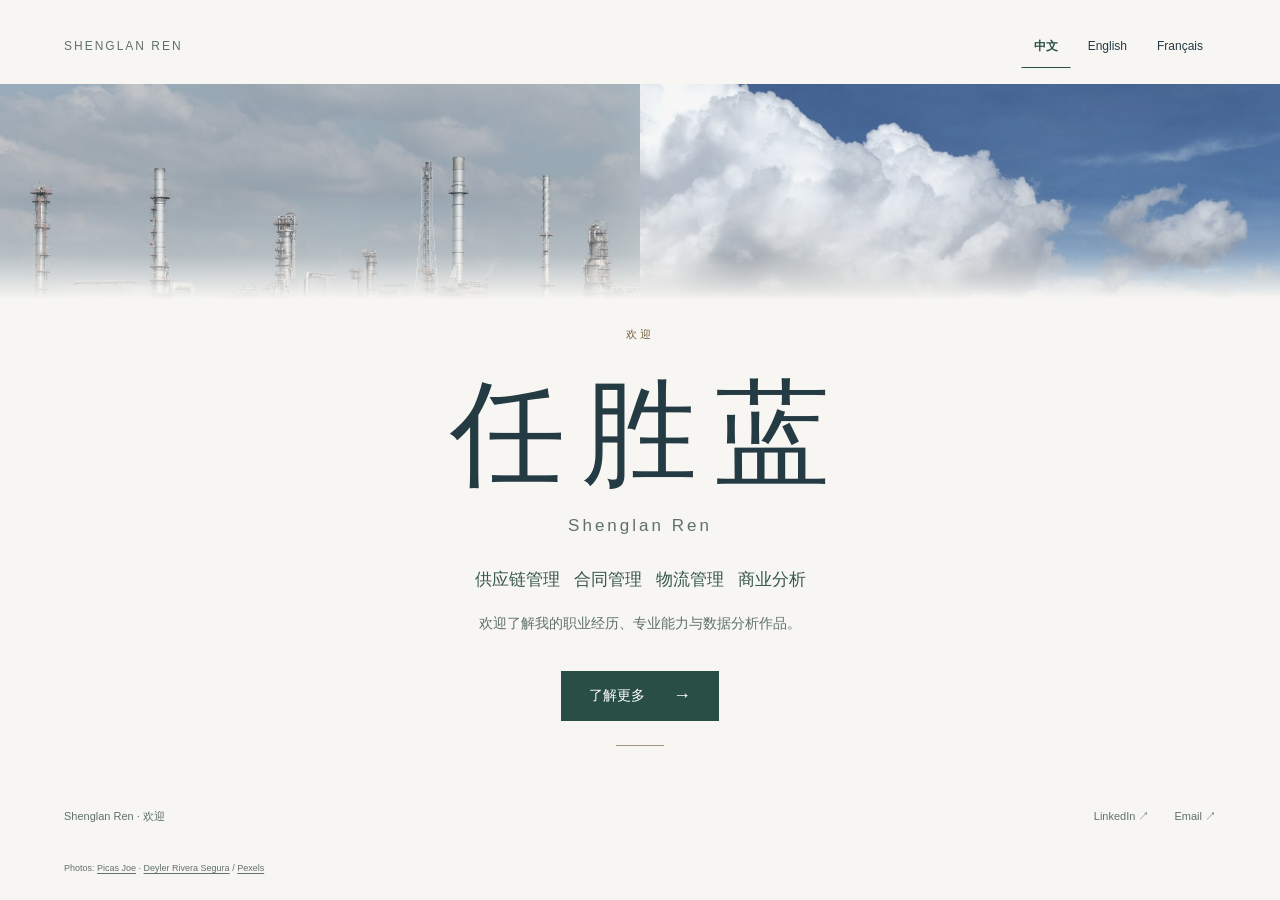
==== commit ecc29a28: "Blend industry photographs into welcome page with a soft ivory transition" ====
--- a/profile/index.html
+++ b/profile/index.html
@@ -33,4 +33,7 @@
 
 /* Real industry photography at the top of the welcome page */
 .welcome{grid-template-rows:auto auto 1fr auto}.industry-strip{display:grid;grid-template-columns:1fr 1fr;height:clamp(160px,24vh,260px);gap:3px;margin-top:16px}.industry-strip img{min-width:0;object-position:center 43%;filter:saturate(.7)}.industry-strip img+img{object-position:center 85%}.industry-strip:after{background:rgba(31,57,48,.06)}.hero{padding:32px 0}.photo-credits{font-size:9px;line-height:1.7;color:#637168;margin:2px 0 0}.photo-credits a{min-height:0;display:inline;text-decoration:underline;text-underline-offset:2px}.bottom{align-items:center;flex-wrap:wrap}.bottom .photo-credits{flex-basis:100%}@media(max-width:600px){.industry-strip{height:160px;margin-top:8px}.hero{padding:34px 0}.photo-credits{font-size:8px}.welcome{min-height:100svh}}
-.tag{max-width:850px;margin-inline:auto;text-wrap:balance;line-height:1.9;font-size:clamp(13px,1.7vw,17px)}@media(max-width:600px){.tag{max-width:330px;font-size:13px}}.tag,.position{display:flex;flex-wrap:wrap;gap:0 14px}.tag{justify-content:center}.tag span,.position span{white-space:nowrap}</style></head><body><div class="welcome"><header class="top"><span class="wordmark">SHENGLAN REN</span><nav class="languages" aria-label="Language"><a href="index.html" lang="zh-CN" hreflang="zh-CN" aria-current="page">中文</a><a href="en.html" lang="en" hreflang="en">English</a><a href="fr.html" lang="fr" hreflang="fr">Français</a></nav></header><div class="industry-strip"><img src="assets/refinery-real.jpg" alt="Oil refinery beside a waterfront" width="1400" height="933" decoding="async"><img src="assets/mining-real.jpg" alt="Haul trucks and a loader at an open-pit mine" width="1400" height="1050" decoding="async"></div><main class="hero"><p class="eyebrow">欢迎</p><h1>任胜蓝</h1><p class="other">Shenglan Ren</p><p class="tag"><span>供应链管理</span><span>合同管理</span><span>物流管理</span><span>商业分析</span></p><p class="description">欢迎了解我的职业经历、专业能力与数据分析作品。</p><a class="enter" href="about.html">了解更多<span aria-hidden="true">→</span></a></main><footer class="bottom"><span>Shenglan Ren · 欢迎</span><div class="socials"><a href="https://www.linkedin.com/in/renshenglan/" target="_blank" rel="noopener noreferrer">LinkedIn ↗</a><a href="mailto:dulaclyon07@gmail.com">Email ↗</a></div><p class="photo-credits">Photos: <a href="https://www.pexels.com/photo/oil-refinery-near-water-11347815/" target="_blank" rel="noopener noreferrer">Picas Joe</a> · <a href="https://www.pexels.com/photo/open-pit-mine-with-heavy-excavation-machinery-29506757/" target="_blank" rel="noopener noreferrer">Deyler Rivera Segura</a> / <a href="https://www.pexels.com/license/" target="_blank" rel="noopener noreferrer">Pexels</a></p></footer></div></body></html>+.tag{max-width:850px;margin-inline:auto;text-wrap:balance;line-height:1.9;font-size:clamp(13px,1.7vw,17px)}@media(max-width:600px){.tag{max-width:330px;font-size:13px}}.tag,.position{display:flex;flex-wrap:wrap;gap:0 14px}.tag{justify-content:center}.tag span,.position span{white-space:nowrap}
+/* Blend the photographic banner into the portfolio surface. */
+.industry-strip{border:0;gap:0;isolation:isolate}.industry-strip img{filter:saturate(.6) contrast(.94)}.industry-strip:after{background:linear-gradient(to bottom,rgba(247,246,242,.05) 0%,rgba(247,246,242,.02) 52%,rgba(247,246,242,.32) 79%,#f7f6f2 100%)}.hero{padding-top:20px}.industry-strip img:first-child{mask-image:linear-gradient(to right,#000 0%,#000 94%,rgba(0,0,0,.8) 100%)}@media(max-width:600px){.hero{padding-top:23px}.industry-strip:after{background:linear-gradient(to bottom,transparent 48%,rgba(247,246,242,.35) 79%,#f7f6f2 100%)}}
+</style></head><body><div class="welcome"><header class="top"><span class="wordmark">SHENGLAN REN</span><nav class="languages" aria-label="Language"><a href="index.html" lang="zh-CN" hreflang="zh-CN" aria-current="page">中文</a><a href="en.html" lang="en" hreflang="en">English</a><a href="fr.html" lang="fr" hreflang="fr">Français</a></nav></header><div class="industry-strip"><img src="assets/refinery-real.jpg" alt="Oil refinery beside a waterfront" width="1400" height="933" decoding="async"><img src="assets/mining-real.jpg" alt="Haul trucks and a loader at an open-pit mine" width="1400" height="1050" decoding="async"></div><main class="hero"><p class="eyebrow">欢迎</p><h1>任胜蓝</h1><p class="other">Shenglan Ren</p><p class="tag"><span>供应链管理</span><span>合同管理</span><span>物流管理</span><span>商业分析</span></p><p class="description">欢迎了解我的职业经历、专业能力与数据分析作品。</p><a class="enter" href="about.html">了解更多<span aria-hidden="true">→</span></a></main><footer class="bottom"><span>Shenglan Ren · 欢迎</span><div class="socials"><a href="https://www.linkedin.com/in/renshenglan/" target="_blank" rel="noopener noreferrer">LinkedIn ↗</a><a href="mailto:dulaclyon07@gmail.com">Email ↗</a></div><p class="photo-credits">Photos: <a href="https://www.pexels.com/photo/oil-refinery-near-water-11347815/" target="_blank" rel="noopener noreferrer">Picas Joe</a> · <a href="https://www.pexels.com/photo/open-pit-mine-with-heavy-excavation-machinery-29506757/" target="_blank" rel="noopener noreferrer">Deyler Rivera Segura</a> / <a href="https://www.pexels.com/license/" target="_blank" rel="noopener noreferrer">Pexels</a></p></footer></div></body></html>
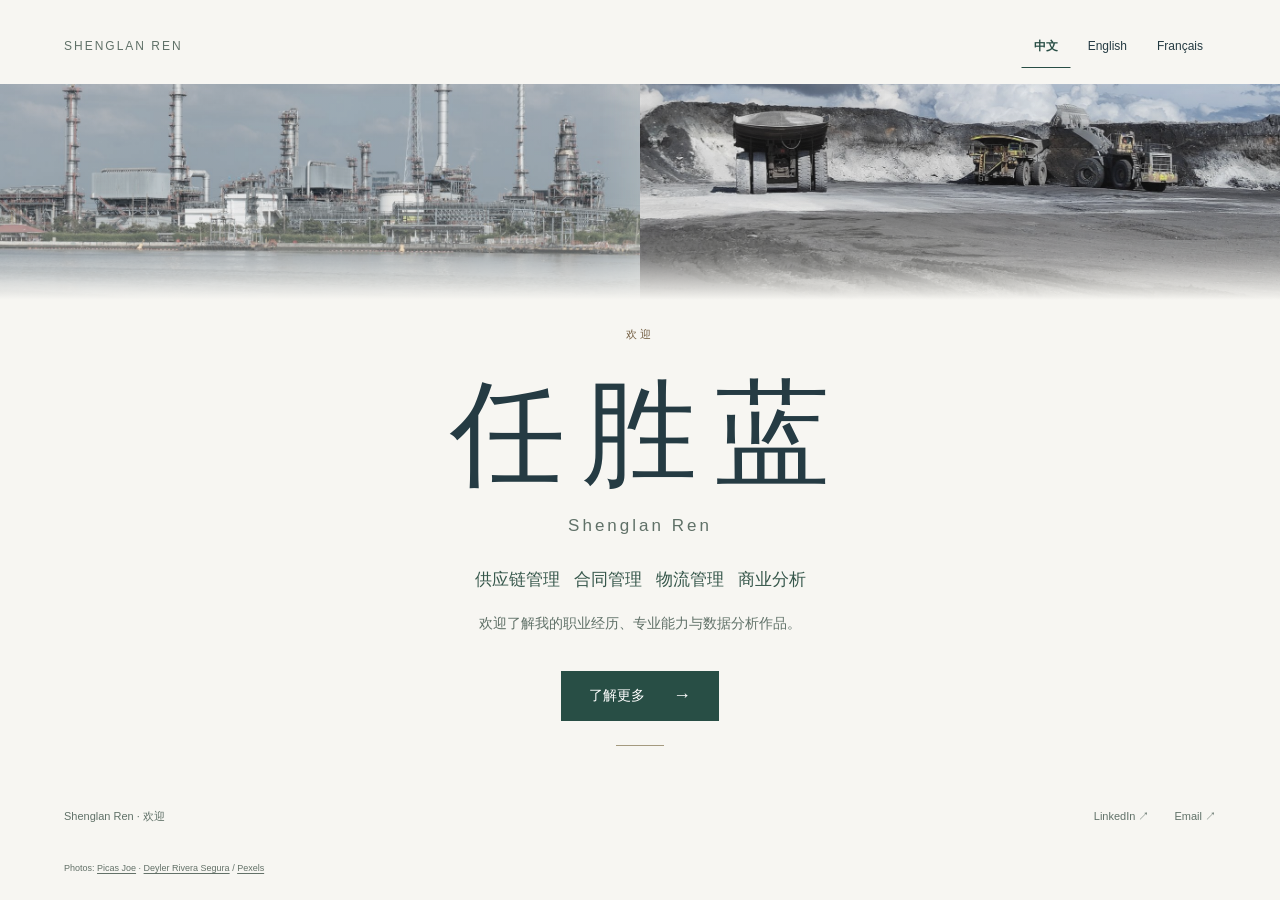
==== commit da6530ad: "Constrain photo grid tracks for correct responsive banner cropping" ====
--- a/profile/index.html
+++ b/profile/index.html
@@ -35,5 +35,5 @@
 .welcome{grid-template-rows:auto auto 1fr auto}.industry-strip{display:grid;grid-template-columns:1fr 1fr;height:clamp(160px,24vh,260px);gap:3px;margin-top:16px}.industry-strip img{min-width:0;object-position:center 43%;filter:saturate(.7)}.industry-strip img+img{object-position:center 85%}.industry-strip:after{background:rgba(31,57,48,.06)}.hero{padding:32px 0}.photo-credits{font-size:9px;line-height:1.7;color:#637168;margin:2px 0 0}.photo-credits a{min-height:0;display:inline;text-decoration:underline;text-underline-offset:2px}.bottom{align-items:center;flex-wrap:wrap}.bottom .photo-credits{flex-basis:100%}@media(max-width:600px){.industry-strip{height:160px;margin-top:8px}.hero{padding:34px 0}.photo-credits{font-size:8px}.welcome{min-height:100svh}}
 .tag{max-width:850px;margin-inline:auto;text-wrap:balance;line-height:1.9;font-size:clamp(13px,1.7vw,17px)}@media(max-width:600px){.tag{max-width:330px;font-size:13px}}.tag,.position{display:flex;flex-wrap:wrap;gap:0 14px}.tag{justify-content:center}.tag span,.position span{white-space:nowrap}
 /* Blend the photographic banner into the portfolio surface. */
-.industry-strip{border:0;gap:0;isolation:isolate}.industry-strip img{filter:saturate(.6) contrast(.94)}.industry-strip:after{background:linear-gradient(to bottom,rgba(247,246,242,.05) 0%,rgba(247,246,242,.02) 52%,rgba(247,246,242,.32) 79%,#f7f6f2 100%)}.hero{padding-top:20px}.industry-strip img:first-child{mask-image:linear-gradient(to right,#000 0%,#000 94%,rgba(0,0,0,.8) 100%)}@media(max-width:600px){.hero{padding-top:23px}.industry-strip:after{background:linear-gradient(to bottom,transparent 48%,rgba(247,246,242,.35) 79%,#f7f6f2 100%)}}
+.industry-strip{border:0;gap:0;isolation:isolate;grid-template-rows:minmax(0,1fr)}.industry-strip img{min-height:0;max-height:100%}.industry-strip img{filter:saturate(.6) contrast(.94)}.industry-strip:after{background:linear-gradient(to bottom,rgba(247,246,242,.05) 0%,rgba(247,246,242,.02) 52%,rgba(247,246,242,.32) 79%,#f7f6f2 100%)}.hero{padding-top:20px}.industry-strip img:first-child{mask-image:linear-gradient(to right,#000 0%,#000 94%,rgba(0,0,0,.8) 100%)}@media(max-width:600px){.hero{padding-top:23px}.industry-strip:after{background:linear-gradient(to bottom,transparent 48%,rgba(247,246,242,.35) 79%,#f7f6f2 100%)}}
 </style></head><body><div class="welcome"><header class="top"><span class="wordmark">SHENGLAN REN</span><nav class="languages" aria-label="Language"><a href="index.html" lang="zh-CN" hreflang="zh-CN" aria-current="page">中文</a><a href="en.html" lang="en" hreflang="en">English</a><a href="fr.html" lang="fr" hreflang="fr">Français</a></nav></header><div class="industry-strip"><img src="assets/refinery-real.jpg" alt="Oil refinery beside a waterfront" width="1400" height="933" decoding="async"><img src="assets/mining-real.jpg" alt="Haul trucks and a loader at an open-pit mine" width="1400" height="1050" decoding="async"></div><main class="hero"><p class="eyebrow">欢迎</p><h1>任胜蓝</h1><p class="other">Shenglan Ren</p><p class="tag"><span>供应链管理</span><span>合同管理</span><span>物流管理</span><span>商业分析</span></p><p class="description">欢迎了解我的职业经历、专业能力与数据分析作品。</p><a class="enter" href="about.html">了解更多<span aria-hidden="true">→</span></a></main><footer class="bottom"><span>Shenglan Ren · 欢迎</span><div class="socials"><a href="https://www.linkedin.com/in/renshenglan/" target="_blank" rel="noopener noreferrer">LinkedIn ↗</a><a href="mailto:dulaclyon07@gmail.com">Email ↗</a></div><p class="photo-credits">Photos: <a href="https://www.pexels.com/photo/oil-refinery-near-water-11347815/" target="_blank" rel="noopener noreferrer">Picas Joe</a> · <a href="https://www.pexels.com/photo/open-pit-mine-with-heavy-excavation-machinery-29506757/" target="_blank" rel="noopener noreferrer">Deyler Rivera Segura</a> / <a href="https://www.pexels.com/license/" target="_blank" rel="noopener noreferrer">Pexels</a></p></footer></div></body></html>
